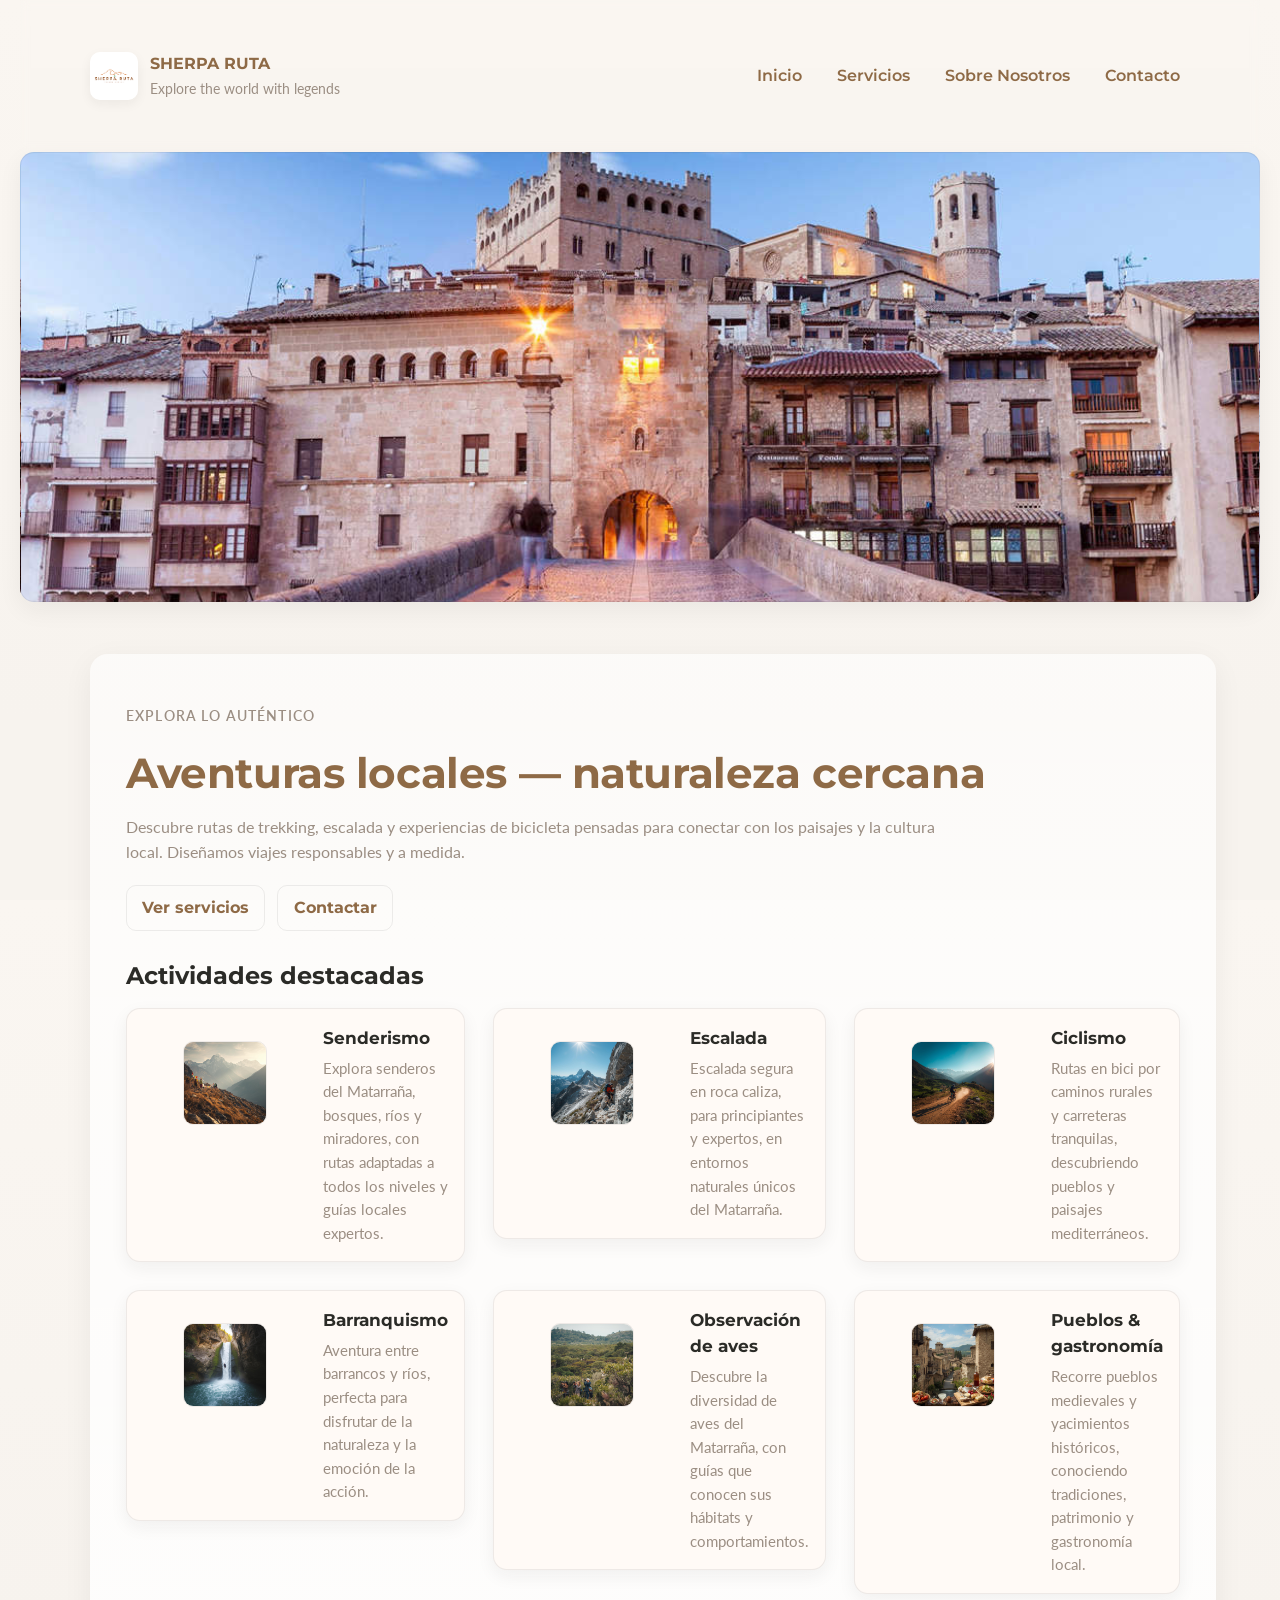
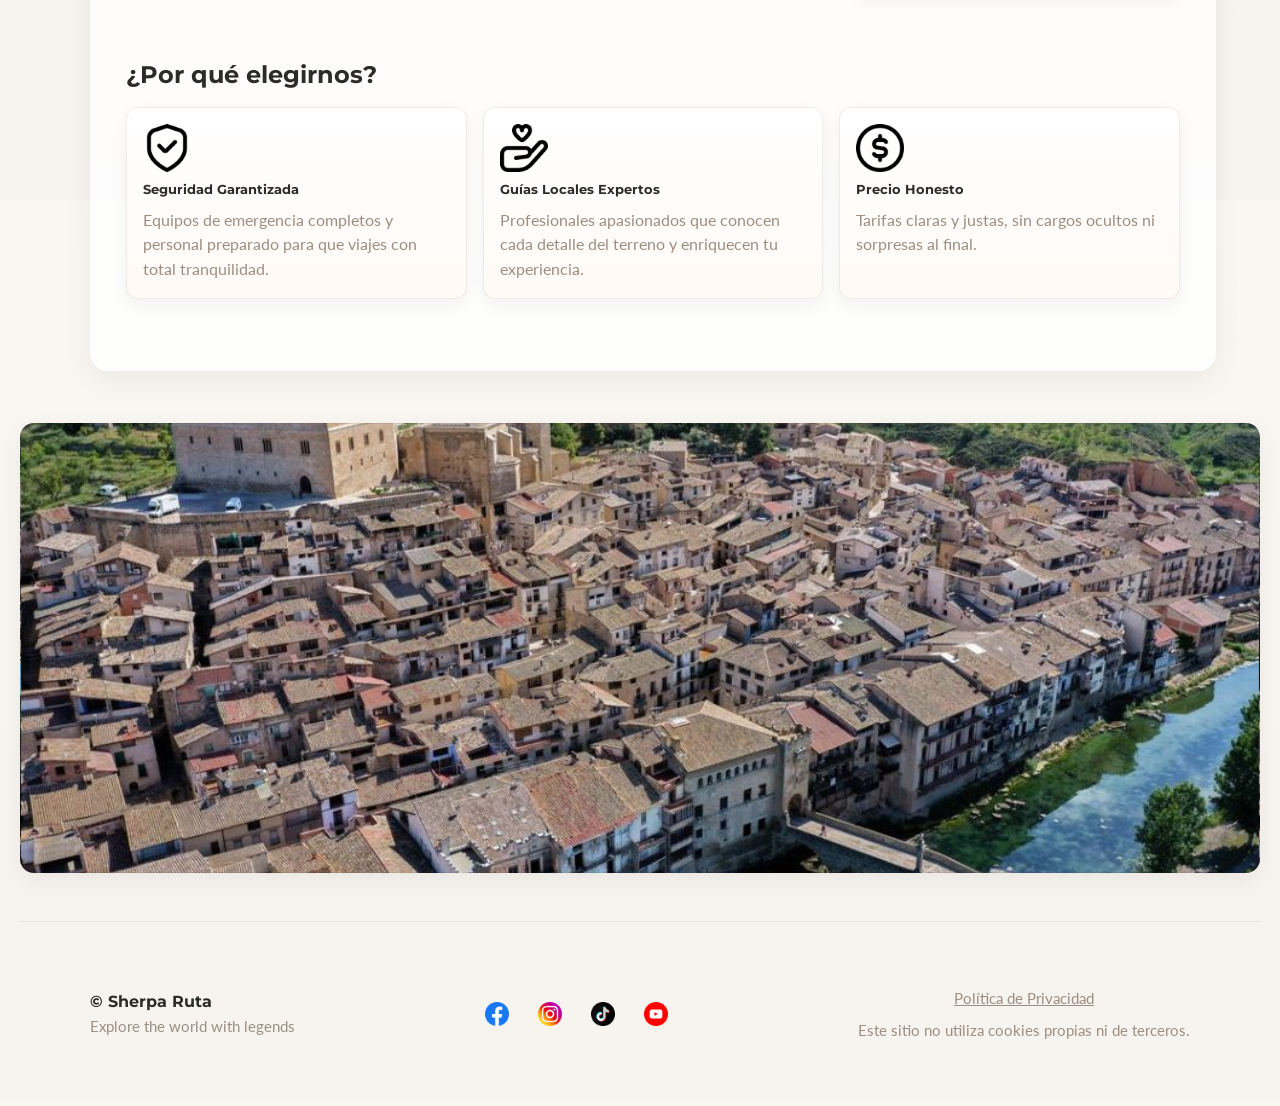
==== index.html @ da243b6f "Add files via upload" ====
<!doctype html>
<html lang="es">
<head>
  <meta charset="UTF-8">
  <meta name="viewport" content="width=device-width, initial-scale=1.0">
  <title>Agencia de Viajes · Inicio</title>
  <meta name="description" content="Agencia de viajes de aventura local. Trekking, escalada, bicicleta, naturaleza y experiencias auténticas.">
  <link rel="stylesheet" href="style.css">
  <!-- Schema.org LocalBusiness -->
  <script type="application/ld+json">
  {
    "@context": "https://schema.org",
    "@type": "LocalBusiness",
    "name": "Agencia de Viajes Aventura Local",
    "telephone": "+34-600-000-000",
    "url": ".",
    "description": "Trekking, escalada, bicicleta y experiencias auténticas en la naturaleza local."
  }
  </script>
</head>
<body>
  <header>
    <div class="container header-inner" role="banner">
      <!--
      <a href="index.html" class="brand" aria-label="Inicio - Agencia de Viajes">
        <span class="logo" aria-hidden="true">AV</span>
        <div>
          <div style="font-family:Montserrat, sans-serif; font-weight:700;">Agencia Aventura Local</div>
          <div style="font-size:0.85rem; color:var(muted); margin-top:0.15rem;">Experiencias auténticas</div>
        </div>
      </a>
      -->
      <a href="index.html" class="brand" aria-label="Inicio - Agencia de Viajes">
        <img src="img/logo/srl.png" alt="Agencia Aventura Local" class="logo">
        <div>
        <div style="font-family:Montserrat, sans-serif; font-weight:700;">SHERPA RUTA</div>
        <div style="font-size:0.85rem; color:var(--muted); margin-top:0.15rem;">Explore the world with legends</div>
        </div>
      </a>


      <nav aria-label="Menú principal">
        <ul>
          <li><a href="index.html" aria-current="page">Inicio</a></li>
          <li><a href="servicio.html">Servicios</a></li>
          <li><a href="sobre.html">Sobre Nosotros</a></li>
          <li><a href="contacto.html">Contacto</a></li>
        </ul>
      </nav>
    </div>
  </header>

  <main>
    <div class="hero-visual" aria-hidden="true" style="background-image:url('img/valde.jpg');">
      </div>
    <section class="container hero" aria-labelledby="hero-title">
      <div class="hero-card">
        <p class="kicker">Explora lo auténtico</p>
        <h1 id="hero-title" class="h-title">Aventuras locales — naturaleza cercana</h1>
        <p class="h-sub">Descubre rutas de trekking, escalada y experiencias de bicicleta pensadas para conectar con los paisajes y la cultura local. Diseñamos viajes responsables y a medida.</p>

        <div class="actions">
          <a class="btn" href="servicio.html">Ver servicios</a>
          <a class="btn" href="contacto.html">Contactar</a>
        </div>

      <section aria-labelledby="destacados" style="margin-top:1.6rem;">
        <h2 id="destacados" style="font-family:Montserrat, sans-serif; margin:0 0 0.9rem;">Actividades destacadas</h2>
            <ul class="grid grid-3">
              <li>
                <article class="card" aria-labelledby="t1">
                  <figure><img src="img/hero-foto/ri-ne.jpg" alt="Trekking"></figure>
                  <div>
                    <h4 id="t1">Senderismo</h4>
                    <p>Explora senderos del Matarraña, bosques, ríos y miradores, con rutas adaptadas a todos los niveles y guías locales expertos.</p>
                  </div>
                </article>
              </li>

              <li>
                <article class="card" aria-labelledby="t2">
                  <figure><img src="img/hero-foto/climbing.jpg" alt="Escalada"></figure>
                  <div>
                    <h4 id="t2">Escalada</h4>
                    <p>Escalada segura en roca caliza, para principiantes y expertos, en entornos naturales únicos del Matarraña.</p>
                  </div>
                </article>
              </li>

              <li>
                <article class="card" aria-labelledby="t3">
                  <figure><img src="img/hero-foto/cyc.jpg" alt="Bicicleta"></figure>
                  <div>
                    <h4 id="t3">Ciclismo</h4>
                    <p>Rutas en bici por caminos rurales y carreteras tranquilas, descubriendo pueblos y paisajes mediterráneos.</p>
                  </div>
                </article>
              </li>

              <li>
                <article class="card" aria-labelledby="t4">
                  <figure><img src="img/hero-foto/bara.jpg" alt="Barranquismo"></figure>
                  <div>
                    <h4 id="t4">Barranquismo</h4>
                    <p>Aventura entre barrancos y ríos, perfecta para disfrutar de la naturaleza y la emoción de la acción.</p>
                  </div>
                </article>
              </li>

              <li>
                <article class="card" aria-labelledby="t5">
                  <figure><img src="img/hero-foto/ave.jpg" alt="Observación de aves"></figure>
                  <div>
                    <h4 id="t5">Observación de aves</h4>
                    <p>Descubre la diversidad de aves del Matarraña, con guías que conocen sus hábitats y comportamientos.</p>
                  </div>
                </article>
              </li>

              <li>
                <article class="card" aria-labelledby="t6">
                  <figure><img src="img/hero-foto/gas.jpg" alt="Pueblos y gastronomía"></figure>
                  <div>
                    <h4 id="t6">Pueblos & gastronomía</h4>
                    <p>Recorre pueblos medievales y yacimientos históricos, conociendo tradiciones, patrimonio y gastronomía local.</p>
                  </div>
                </article>
              </li>
            </ul>
      </section>


        <section aria-labelledby="porque" style="margin-top:1.6rem;">
          <h2 id="porque" style="font-family:Montserrat, sans-serif; margin:0 0 0.9rem;">¿Por qué elegirnos?</h2>
          <div class="icons">
            <div class="icon" role="article">
              <img src="icon/shield-check.png" alt="seguridad">
              <h5>Seguridad Garantizada</h5>
              <p>Equipos de emergencia completos y personal preparado para que viajes con total tranquilidad.</p>
            </div>

            <div class="icon" role="article">
              <img src="icon/hand-holding-heart.png" alt="respecto">
              <h5>Guías Locales Expertos</h5>
              <p>Profesionales apasionados que conocen cada detalle del terreno y enriquecen tu experiencia.</p>
            </div>

            <div class="icon" role="article">
              <img src="icon/usd-circle.png" alt="precio">
              <h5>Precio Honesto</h5>
              <p>Tarifas claras y justas, sin cargos ocultos ni sorpresas al final.</p>
            </div>

            <!--
            <div class="icon" role="article">
              <img src="icon/star.png" alt="respecto">
              <h5>Turismo Responsable</h5>
              <p>Protegemos el entorno y apoyamos la cultura local en cada una de nuestras actividades.</p>
            </div>

            <div class="icon" role="article">
              <img src="icon/edit.png" alt="edit">
              <h5>Viajes a tu Medida</h5>
              <p>Adaptamos cada experiencia a tu estilo: aventura, lujo o presupuesto.</p>
            </div>

            <div class="icon" role="article">
              <img src="icon/bulb.png" alt="apoyo">
              <h5>Apoyo a las Comunidades</h5>
              <p>Cada viaje contribuye a generar oportunidades para familias y trabajadores locales.</p>
            </div>
            -->


          </div>
        </section>
      </div>
    </section>
      <div class="hero-visual" aria-hidden="true" style="background-image:url('img/val.jpg');">
      </div>
  </main>

  <footer>
    <div class="container footer-inner" role="contentinfo">
      <div>
        <div style="font-weight:700; font-family:Montserrat, sans-serif;">© Sherpa Ruta</div>
        <div class="small">Explore the world with legends</div>
      </div>

      <div class="socials">
        <a href="#" aria-label="Facebook"><img src="icon/facebook.png" alt="facebook"></a>
        <a href="#" aria-label="Instagram"><img src="icon/social.png" alt="instagram"></a>
        <a href="#" aria-label="tik-tok"><img src="icon/tik-tok.png" alt="tik-tok"></a>
        <a href="#" aria-label="youtube"><img src="icon/youtube.png" alt="youtube"></a>
      </div>

      <div class="center">
        <a href="politica.html" class="small">Política de Privacidad</a>
        <div class="small" style="margin-top:0.5rem;">Este sitio no utiliza cookies propias ni de terceros.</div>
      </div>
    </div>
  </footer>
</body>
</html>
---- style.css ----
/* style.css
   Minimalista - rústico
   Variables, tipografías desde Google Fonts, responsive con Flexbox/Grid
*/

/* Google Fonts (Montserrat para títulos, Lato para cuerpo) */
@import url('https://fonts.googleapis.com/css2?family=Lato:wght@300;400;700&family=Montserrat:wght@600;700&display=swap');

:root{
  /* Colores tierra / naturales */
  --bg: #faf6f1;
  --panel: #fffaf6;
  --accent: #a67c52; /* marrón claro */
  --accent-2: #8e6a46;
  --muted: #9b8e83;
  --text: #2b2b27;
  --soft-border: rgba(43,43,39,0.08);
  --shadow: rgba(38,35,32,0.06);

  --radius: 12px;
  --container-width: 1100px;
  --max-width-narrow: 820px;
  --gap: 28px;
}

/* Global reset & base */
* { box-sizing: border-box; }
html,body { height:100%; }
body{
  margin:0;
  background: linear-gradient(180deg, var(--bg), #f7f3ee 80%);
  color:var(--text);
  font-family: "Lato", system-ui, -apple-system, "Segoe UI", Roboto, "Helvetica Neue", Arial;
  -webkit-font-smoothing:antialiased;
  -moz-osx-font-smoothing:grayscale;
  line-height:1.55;
  font-size:16px;
  padding:0 1.25rem;
}

/* Layout container */
.container{
  max-width: var(--container-width);
  margin: 0 auto;
  padding: 2.25rem 0;
}

/* Header & Nav */
header{
  background: transparent;
  padding: 1rem 0;
  position:sticky;
  top:0;
  z-index:50;
  backdrop-filter: blur(4px);
}
.brand{
  display:flex;
  align-items:center;
  gap:0.75rem;
  text-decoration:none;
  color:var(--accent-2);
}
.brand .logo{
  width:48px;
  height:48px;
  border-radius:10px;
  background: linear-gradient(135deg,var(--accent),var(--accent-2));
  display:inline-flex;
  align-items:center;
  justify-content:center;
  color: #f7f3ee;
  font-weight:700;
  font-family: "Montserrat", sans-serif;
  box-shadow: 0 4px 12px var(--shadow);
}
.header-inner{
  display:flex;
  align-items:center;
  justify-content:space-between;
  gap:1rem;
}
nav ul{
  list-style:none;
  display:flex;
  gap:1rem;
  margin:0;
  padding:0;
}
nav a{
  text-decoration:none;
  color:var(--accent-2);
  font-weight:600;
  font-family: "Montserrat", sans-serif;
  padding:0.5rem 0.6rem;
  border-radius:8px;
}
nav a:hover, nav a:focus{
  background: rgba(166,124,82,0.06);
  outline: none;
}

/* Hero */
.hero{
  display:grid;
  grid-template-columns: 1fr;
  align-items:center;
  gap:1.5rem;
  padding:3.25rem 0;
}
.hero .hero-card{
  background: linear-gradient(180deg, rgba(255,255,255,0.6), rgba(255,255,255,0.9));
  border-radius: 18px;
  padding:2.25rem;
  box-shadow: 0 8px 30px var(--shadow);
  /* border: 1px solid var(--soft-border); */
}
 .hero-visual{
  width: 100%;
  height: 450px;
  border-radius: 14px;
  overflow: hidden;
  box-shadow: 0 8px 24px var(--shadow);
  background-size:cover;
  background-position: center;
  border: 1px solid var(--soft-border);
} 

/* Hero text */
.h-title{
  font-family: "Montserrat", sans-serif;
  font-size: clamp(1.6rem, 3.6vw, 2.6rem);
  margin:0;
  color:var(--accent-2);
  letter-spacing: -0.01em;
}
.h-sub{
  margin-top:0.6rem;
  color:var(--muted);
  max-width: var(--max-width-narrow);
}

/* CTA / acciones */
.actions{
  margin-top:1.25rem;
  display:flex;
  gap:0.75rem;
  flex-wrap:wrap;
}
.btn{
  font-family: "Montserrat", sans-serif;
  border:1px solid rgba(43,43,39,0.08);
  background: transparent;
  padding:0.6rem 0.95rem;
  border-radius:10px;
  cursor:pointer;
  text-decoration:none;
  color:var(--accent-2);
  font-weight:700;
  transition: all 180ms ease;
}
.btn:hover{
  transform: translateY(-3px);
  box-shadow: 0 8px 18px rgba(0,0,0,0.06);
}

/* Highlights / cards */
.grid{
  display:grid;
  gap:var(--gap);
}
.grid-3{
  grid-template-columns: repeat(3, 1fr);
}

.grid.grid-3 {
  list-style: none;  /* hides bullets */
  margin: 0;
  padding: 0;
}

.card{
  background:var(--panel);
  border-radius:14px;
  padding:1rem;
  border:1px solid var(--soft-border);
  box-shadow: 0 6px 18px var(--shadow);
  display:flex;
  gap:1rem;
  align-items:flex-start;
}
.card figure{
  width:84px;
  height:84px;
  flex:0 0 84px;
  border-radius:10px;
  overflow:hidden;
  border: 1px solid var(--soft-border);
}
.card img{ width:100%; height:100%; object-fit:cover; display:block; }
.card h4{
  margin:0 0 0.35rem;
  font-family: "Montserrat", sans-serif;
  font-size:1.05rem;
}
.card p{ margin:0; color:var(--muted); font-size:0.95rem; }

/* Why choose us */
.icons{
  display:flex;
  gap:1rem;
  align-items:stretch;
  flex-wrap:wrap;
}
.icon{
  flex:1;
  padding:1rem;
  border-radius:12px;
  background: linear-gradient(180deg, #fff, #fffaf6);
  border:1px solid var(--soft-border);
  box-shadow: 0 6px 16px var(--shadow);
}
.icon img{
  height: 48px; width: 48px;
}

.icon h5{ margin:0 0 0.5rem; font-family: "Montserrat", sans-serif; }
.icon p{ margin:0; color:var(--muted); }

/* Sections */
section{
  margin-top:2.25rem;
  padding-bottom:2.25rem;
}

/* Footer */
footer{
  border-top:1px solid var(--soft-border);
  padding:1.75rem 0;
  margin-top:3rem;
}
.footer-inner{
  display:flex;
  gap:1rem;
  align-items:center;
  justify-content:space-between;
  flex-wrap:wrap;
}
.socials{
  display:flex;
  gap:0.5rem;
  align-items:center;
}
.socials a{
  text-decoration:none;
  padding:0.35rem 0.6rem;
  border-radius:8px;
  font-size:0.95rem;
  color:var(--muted);
  border:1px solid transparent;
}
.socials img {
  width: 24px;       /* tamaño del icono */
  height: 24px;
  object-fit: contain;
  display: inline-block;
  vertical-align: middle;
  transition: opacity 0.3s ease;
}

.socials img:hover {
  opacity: 0.8;      /* efecto hover sutil */
}

.small{
  font-size:0.92rem;
  color:var(--muted);
}

/* Services page specifics */
.services-grid{
  display:grid;
  grid-template-columns: repeat(auto-fit, minmax(240px,1fr));
  gap:1.25rem;
}
.service-card{
  border-radius:12px;
  overflow:hidden;
  background:var(--panel);
  border:1px solid var(--soft-border);
  display:flex;
  flex-direction:column;
}
.service-card img{ width:100%; height:180px; object-fit:cover; display:block; }
.service-card .service-body{ padding:1rem; }
.service-card h3{ margin:0 0 0.5rem; font-family: "Montserrat", sans-serif; }
.service-card p{ margin:0 0.75rem 0.75rem; color:var(--muted); }
.service-card .more{
  margin-top:auto;
  padding:0.75rem;
  text-align:right;
}

/* About page */
.team-img{
  width: 100%;
  height: 100%;
  }
.team{
  display:grid;
  gap:1rem;
  grid-template-columns: repeat(auto-fit, minmax(180px,1fr));
}
.member{
  padding:1rem;
  border-radius:12px;
  background:var(--panel);
  border:1px solid var(--soft-border);
  text-align:center;
}
.member img{ width:96px; height:96px; object-fit:cover; border-radius:50%; margin-bottom:0.75rem; }

/* Contact form */
.form{
  max-width:720px;
  background:var(--panel);
  padding:1.25rem;
  border-radius:12px;
  border:1px solid var(--soft-border);
  box-shadow: 0 8px 20px var(--shadow);
}
.form label{ display:block; font-weight:600; margin-bottom:0.35rem; font-size:0.95rem; }
.input, textarea{
  width:100%;
  padding:0.65rem 0.75rem;
  border-radius:8px;
  border:1px solid var(--soft-border);
  background:transparent;
  font-size:1rem;
  color:var(--text);
  resize:vertical;
}
textarea{ min-height:140px; }
.field{
  margin-bottom:0.9rem;
}

/* RGPD area */
.rgpd{
  display:flex;
  gap:0.6rem;
  align-items:flex-start;
  margin:0.75rem 0;
}
.checkbox{
  margin-top:0.15rem;
  width:18px; height:18px;
}

/* small print */
.note{
  font-size:0.9rem;
  color:var(--muted);
}

/* Responsive */
@media (min-width:880px){
  .hero{ grid-template-columns: 1fr 480px; align-items:center; }
  .grid-3 { grid-template-columns: repeat(3, 1fr); }
}
@media (max-width:720px){
  nav ul{ display:none; } /* simple mobile nav fallback - keep minimal (no JS) */
  .header-inner{ justify-content:space-between; }
  .hero-visual{ height:260px; }
  .grid-3{ grid-template-columns: 1fr; }
}

/* Accessibility: focus outlines */
a:focus, button:focus, input:focus, textarea:focus{
  outline: 3px solid rgba(166,124,82,0.15);
  outline-offset:3px;
  border-radius:8px;
}

/* Small helpers */
.kicker{ font-size:0.9rem; color:var(--muted); font-weight:600; text-transform:uppercase; letter-spacing:0.08em; }
.center { text-align:center; }
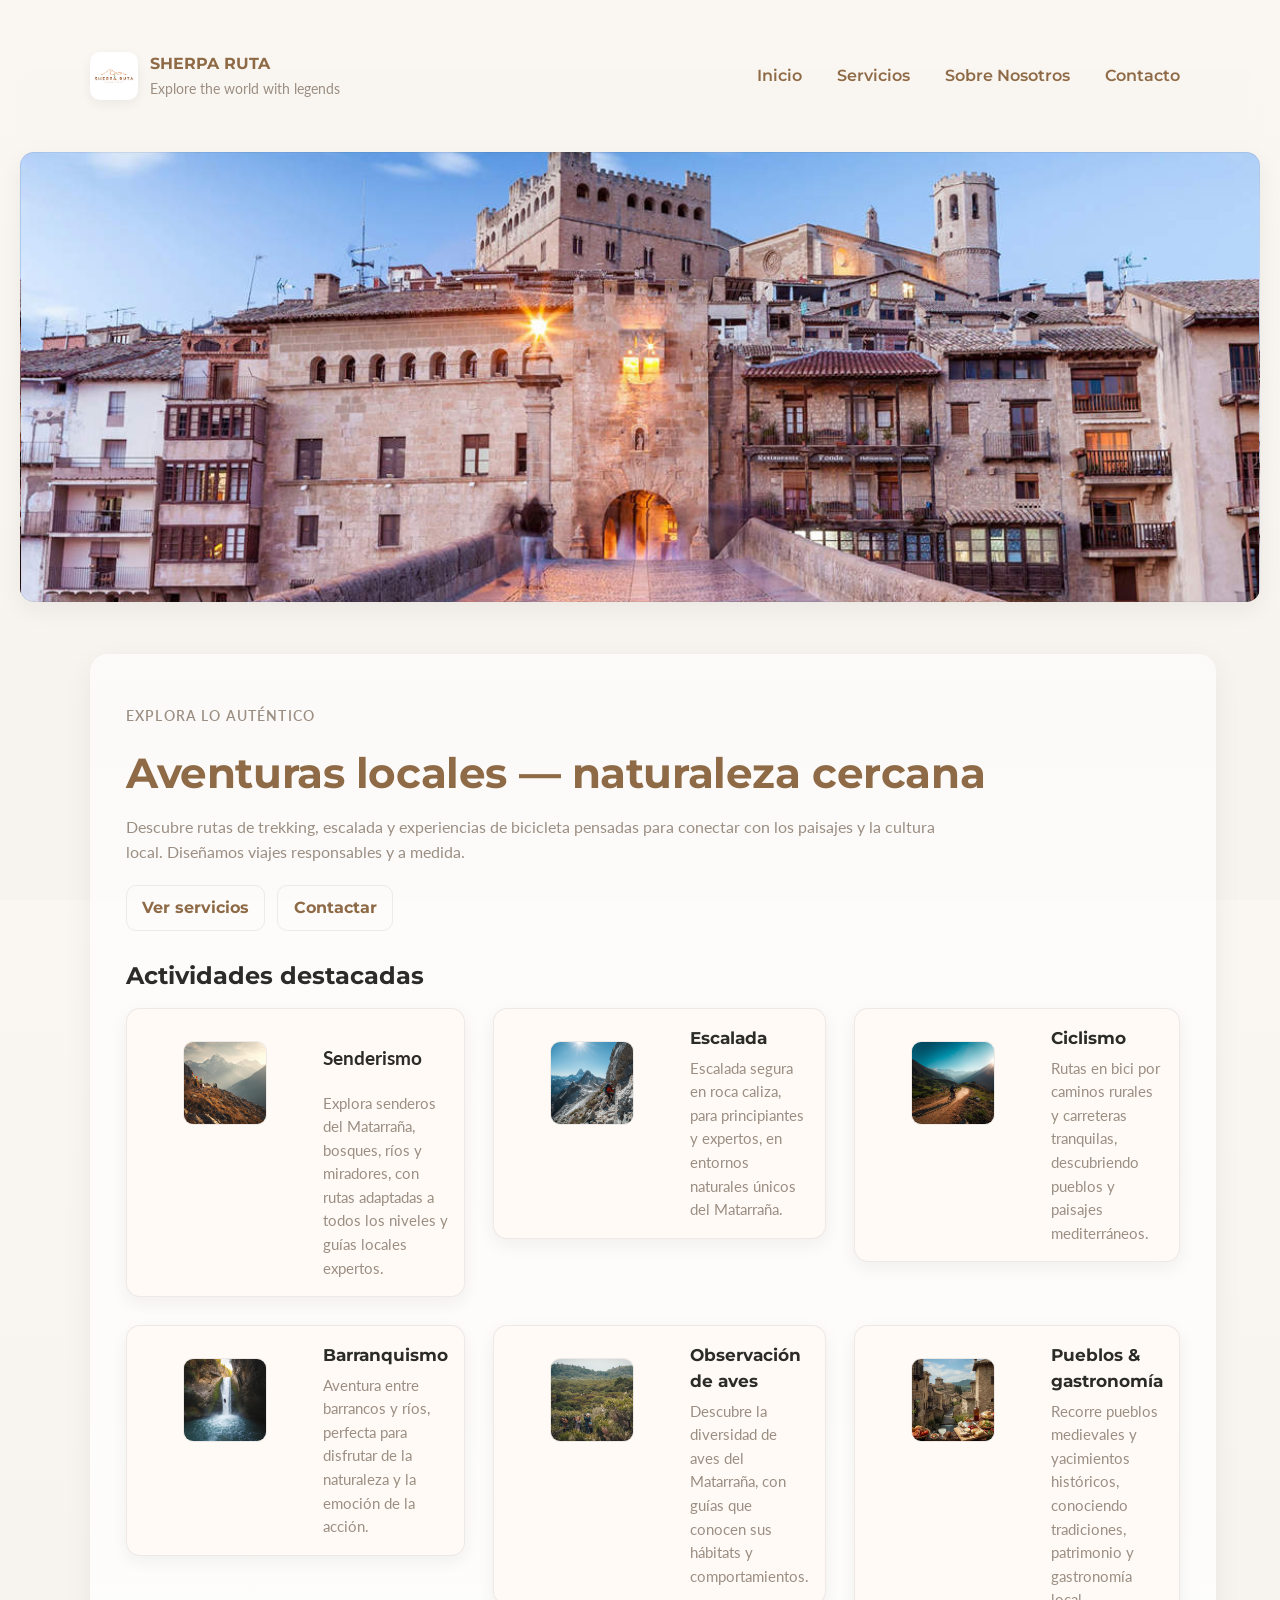
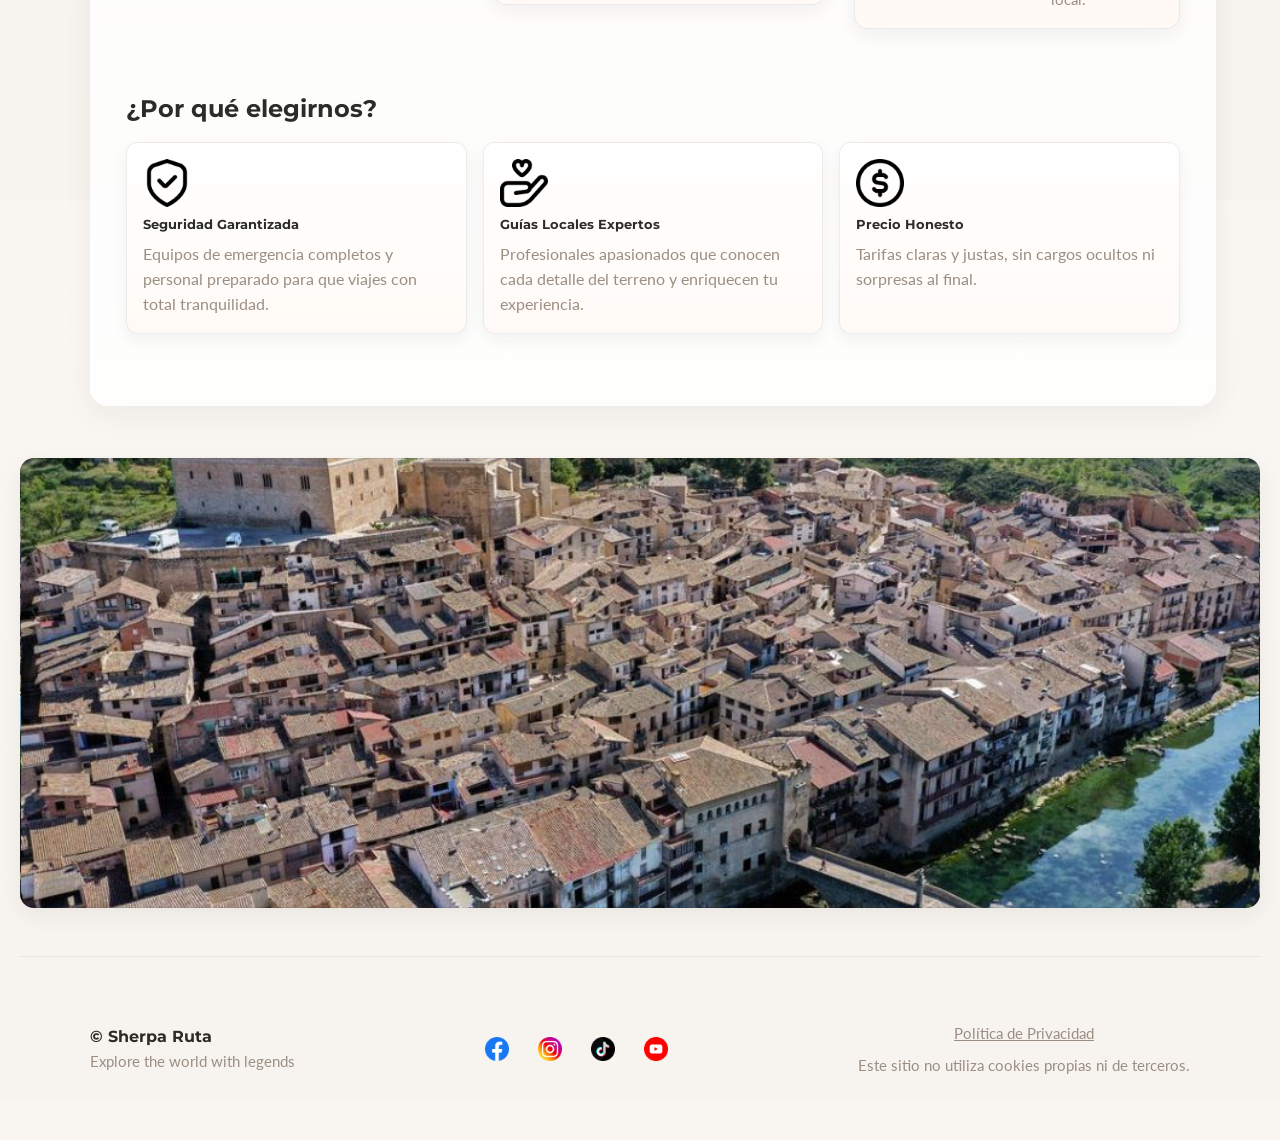
==== commit 4c8f4801: "Update index.html heading was h4 and it gave an error so i changed it to h3" ====
--- a/index.html
+++ b/index.html
@@ -71,7 +71,7 @@
                 <article class="card" aria-labelledby="t1">
                   <figure><img src="img/hero-foto/ri-ne.jpg" alt="Trekking"></figure>
                   <div>
-                    <h4 id="t1">Senderismo</h4>
+                    <h3 id="t1">Senderismo</h3>
                     <p>Explora senderos del Matarraña, bosques, ríos y miradores, con rutas adaptadas a todos los niveles y guías locales expertos.</p>
                   </div>
                 </article>
@@ -202,3 +202,4 @@
   </footer>
 </body>
 </html>
+
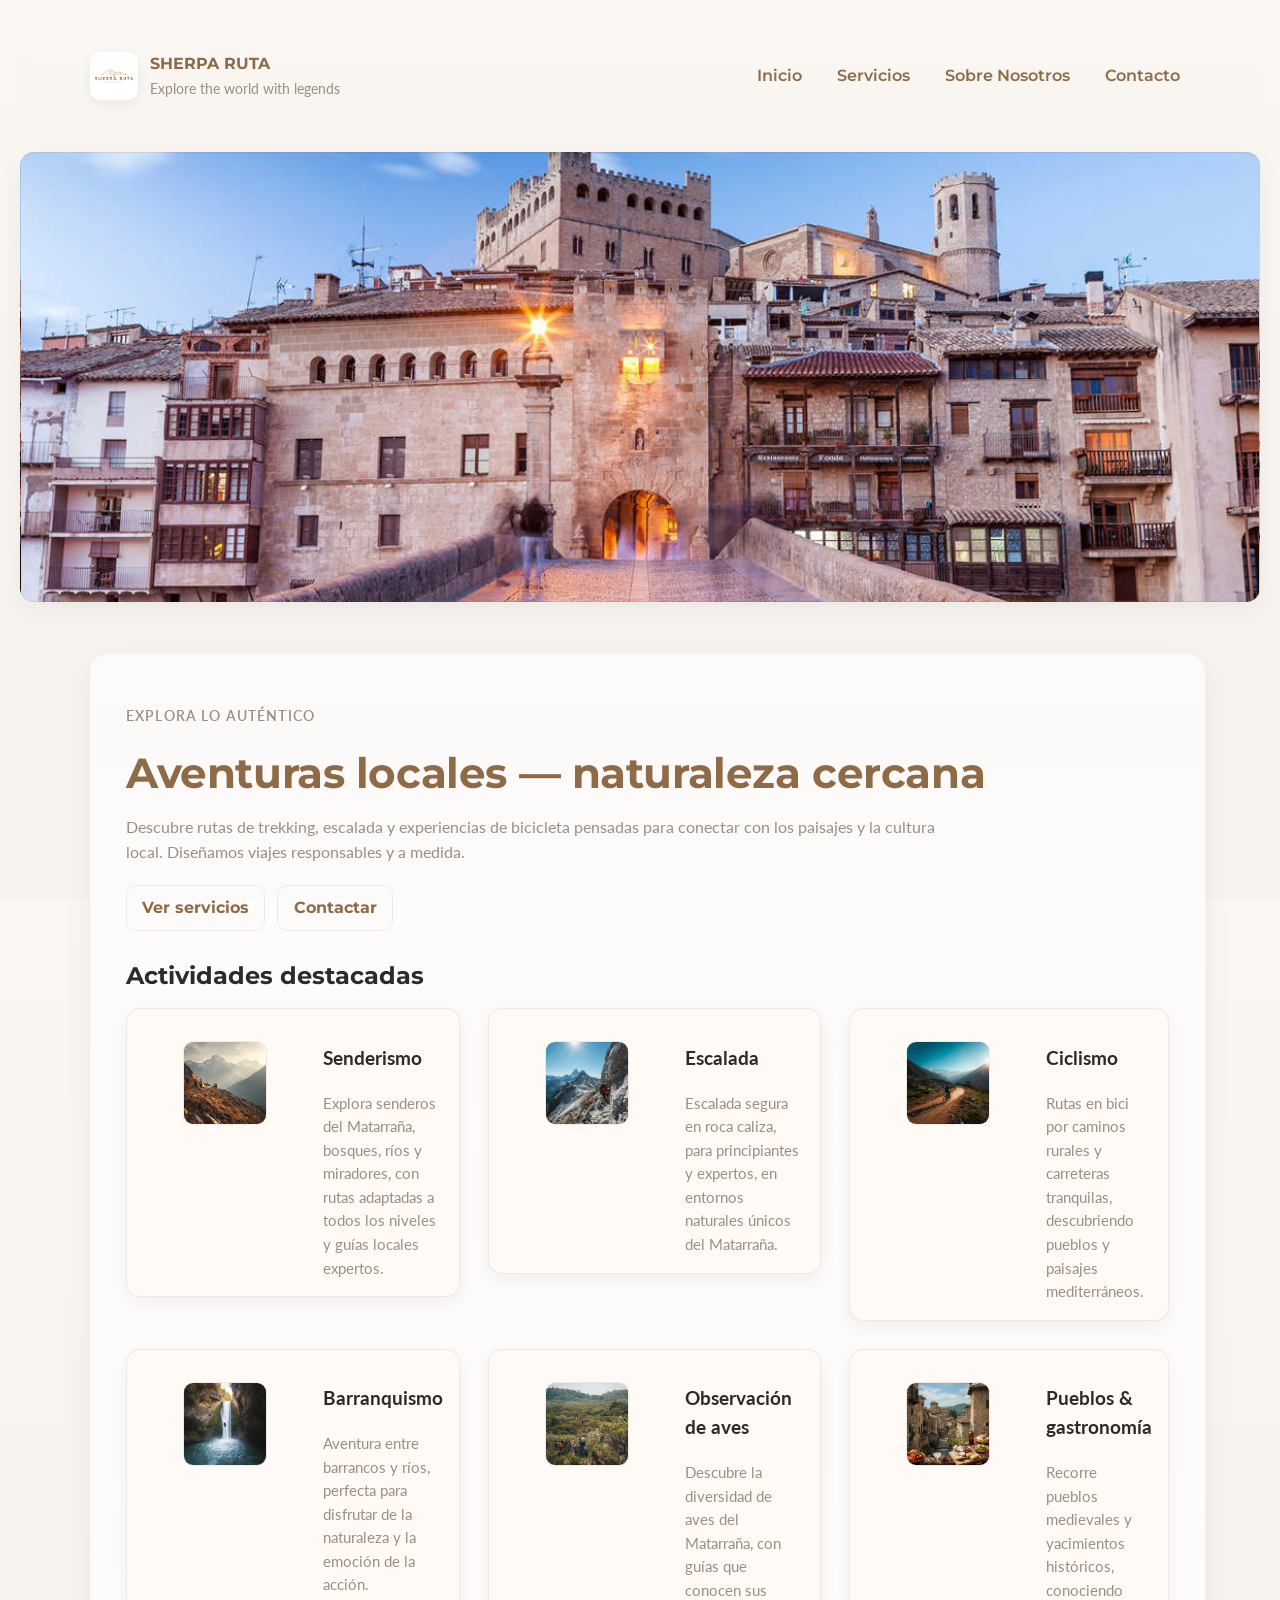
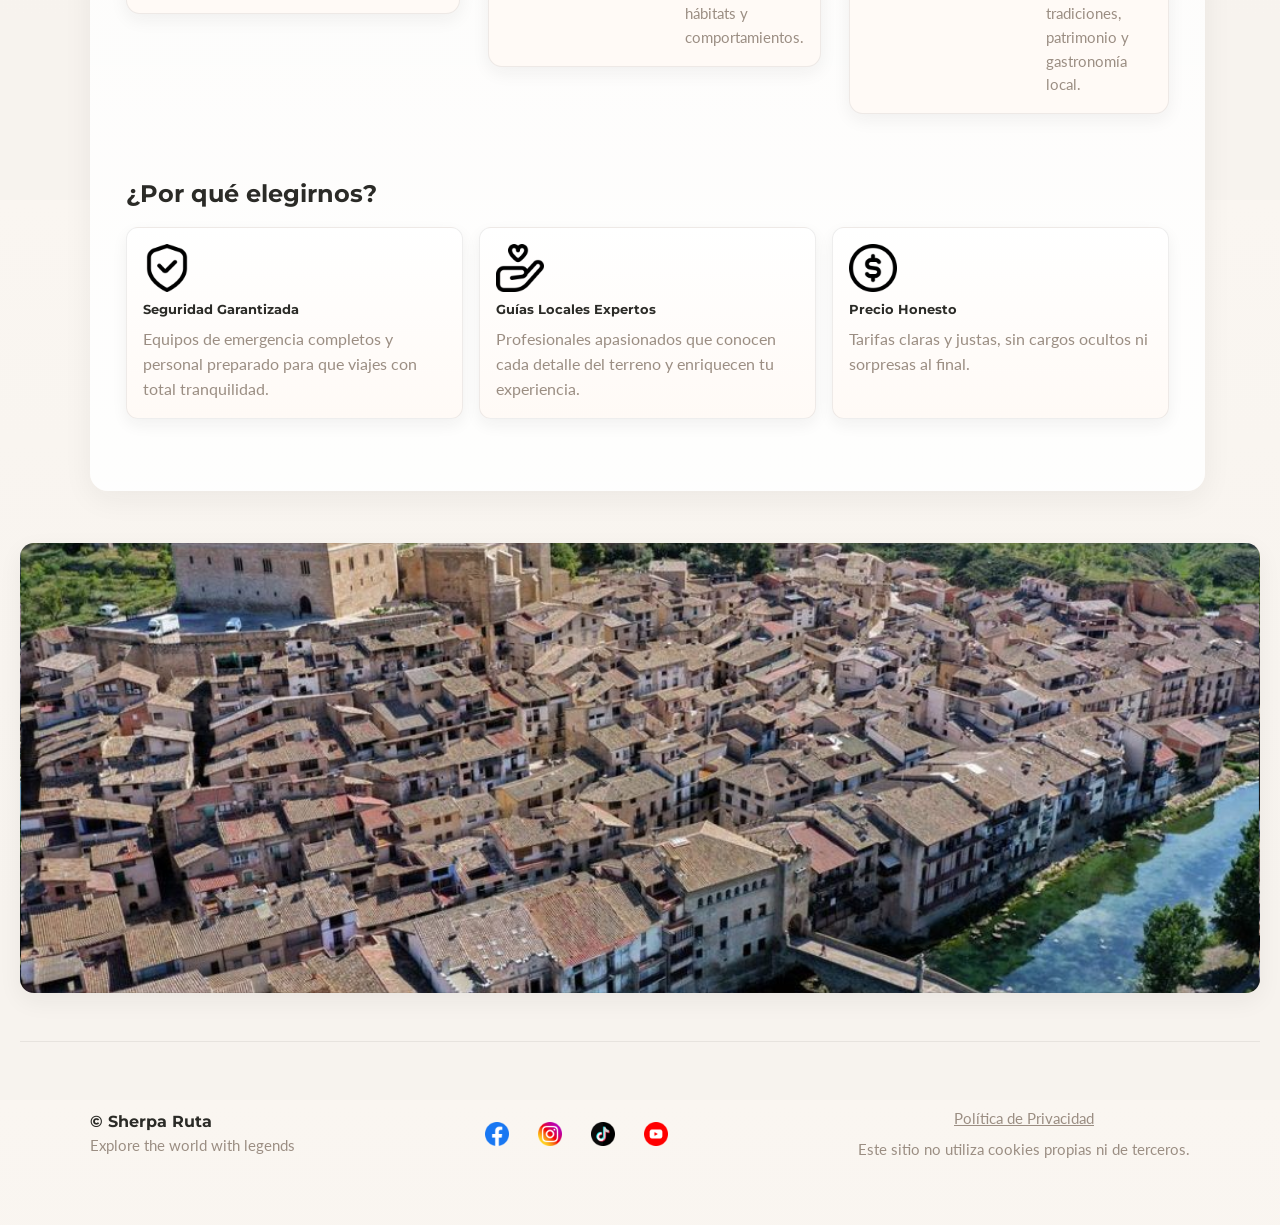
==== commit cd2eabd0: "Update index.html h4 was and now h3" ====
--- a/index.html
+++ b/index.html
@@ -81,7 +81,7 @@
                 <article class="card" aria-labelledby="t2">
                   <figure><img src="img/hero-foto/climbing.jpg" alt="Escalada"></figure>
                   <div>
-                    <h4 id="t2">Escalada</h4>
+                    <h3 id="t2">Escalada</h3>
                     <p>Escalada segura en roca caliza, para principiantes y expertos, en entornos naturales únicos del Matarraña.</p>
                   </div>
                 </article>
@@ -91,7 +91,7 @@
                 <article class="card" aria-labelledby="t3">
                   <figure><img src="img/hero-foto/cyc.jpg" alt="Bicicleta"></figure>
                   <div>
-                    <h4 id="t3">Ciclismo</h4>
+                    <h3 id="t3">Ciclismo</h3>
                     <p>Rutas en bici por caminos rurales y carreteras tranquilas, descubriendo pueblos y paisajes mediterráneos.</p>
                   </div>
                 </article>
@@ -101,7 +101,7 @@
                 <article class="card" aria-labelledby="t4">
                   <figure><img src="img/hero-foto/bara.jpg" alt="Barranquismo"></figure>
                   <div>
-                    <h4 id="t4">Barranquismo</h4>
+                    <h3 id="t4">Barranquismo</h3>
                     <p>Aventura entre barrancos y ríos, perfecta para disfrutar de la naturaleza y la emoción de la acción.</p>
                   </div>
                 </article>
@@ -111,7 +111,7 @@
                 <article class="card" aria-labelledby="t5">
                   <figure><img src="img/hero-foto/ave.jpg" alt="Observación de aves"></figure>
                   <div>
-                    <h4 id="t5">Observación de aves</h4>
+                    <h3 id="t5">Observación de aves</h3>
                     <p>Descubre la diversidad de aves del Matarraña, con guías que conocen sus hábitats y comportamientos.</p>
                   </div>
                 </article>
@@ -121,7 +121,7 @@
                 <article class="card" aria-labelledby="t6">
                   <figure><img src="img/hero-foto/gas.jpg" alt="Pueblos y gastronomía"></figure>
                   <div>
-                    <h4 id="t6">Pueblos & gastronomía</h4>
+                    <h3 id="t6">Pueblos & gastronomía</h3>
                     <p>Recorre pueblos medievales y yacimientos históricos, conociendo tradiciones, patrimonio y gastronomía local.</p>
                   </div>
                 </article>
@@ -203,3 +203,4 @@
 </body>
 </html>
 
+
